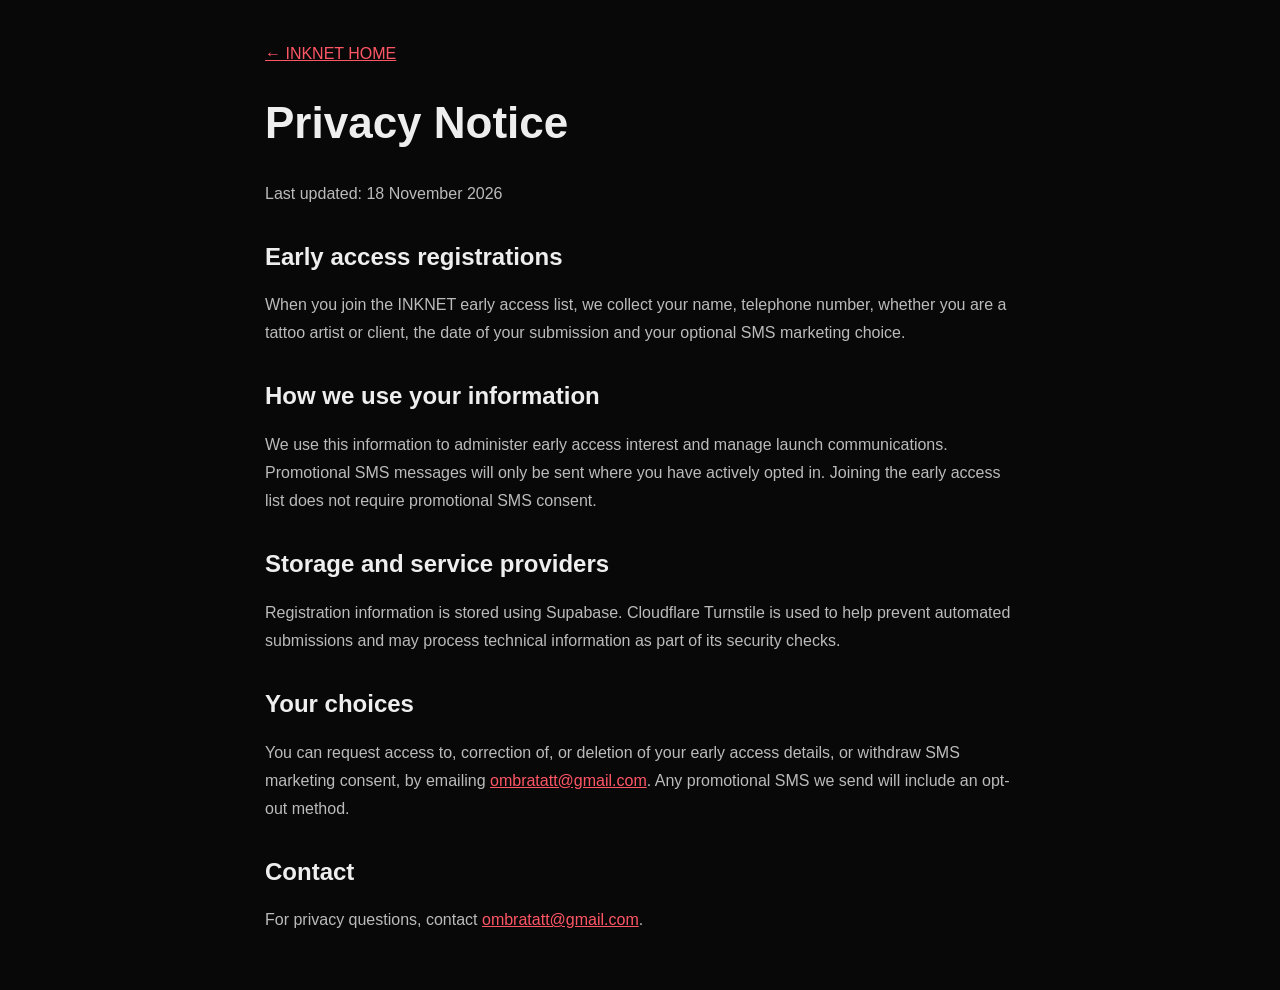
==== privacy.html @ ff12e389 "INKNET Website 2.0 - Early Access Landing Page" ====
<!DOCTYPE html>
<html lang="en">
<head>
<meta charset="UTF-8">
<meta name="viewport" content="width=device-width, initial-scale=1">
<title>Privacy Notice — INKNET</title>
<style>
body{background:#080808;color:#eee;font:16px/1.75 -apple-system,BlinkMacSystemFont,Arial,sans-serif;margin:0;padding:40px 7%}
main{max-width:750px;margin:auto}
h1,h2{line-height:1.2}h1{font-size:44px}h2{margin-top:35px}
a{color:#ff5665}
p,li{color:#bbb}
</style>
</head>
<body>
<main>
<a href="/">← INKNET HOME</a>
<h1>Privacy Notice</h1>
<p>Last updated: 18 November 2026</p>
<h2>Early access registrations</h2>
<p>When you join the INKNET early access list, we collect your name, telephone number, whether you are a tattoo artist or client, the date of your submission and your optional SMS marketing choice.</p>
<h2>How we use your information</h2>
<p>We use this information to administer early access interest and manage launch communications. Promotional SMS messages will only be sent where you have actively opted in. Joining the early access list does not require promotional SMS consent.</p>
<h2>Storage and service providers</h2>
<p>Registration information is stored using Supabase. Cloudflare Turnstile is used to help prevent automated submissions and may process technical information as part of its security checks.</p>
<h2>Your choices</h2>
<p>You can request access to, correction of, or deletion of your early access details, or withdraw SMS marketing consent, by emailing <a href="mailto:ombratatt@gmail.com">ombratatt@gmail.com</a>. Any promotional SMS we send will include an opt-out method.</p>
<h2>Contact</h2>
<p>For privacy questions, contact <a href="mailto:ombratatt@gmail.com">ombratatt@gmail.com</a>.</p>
</main>
</body>
</html>
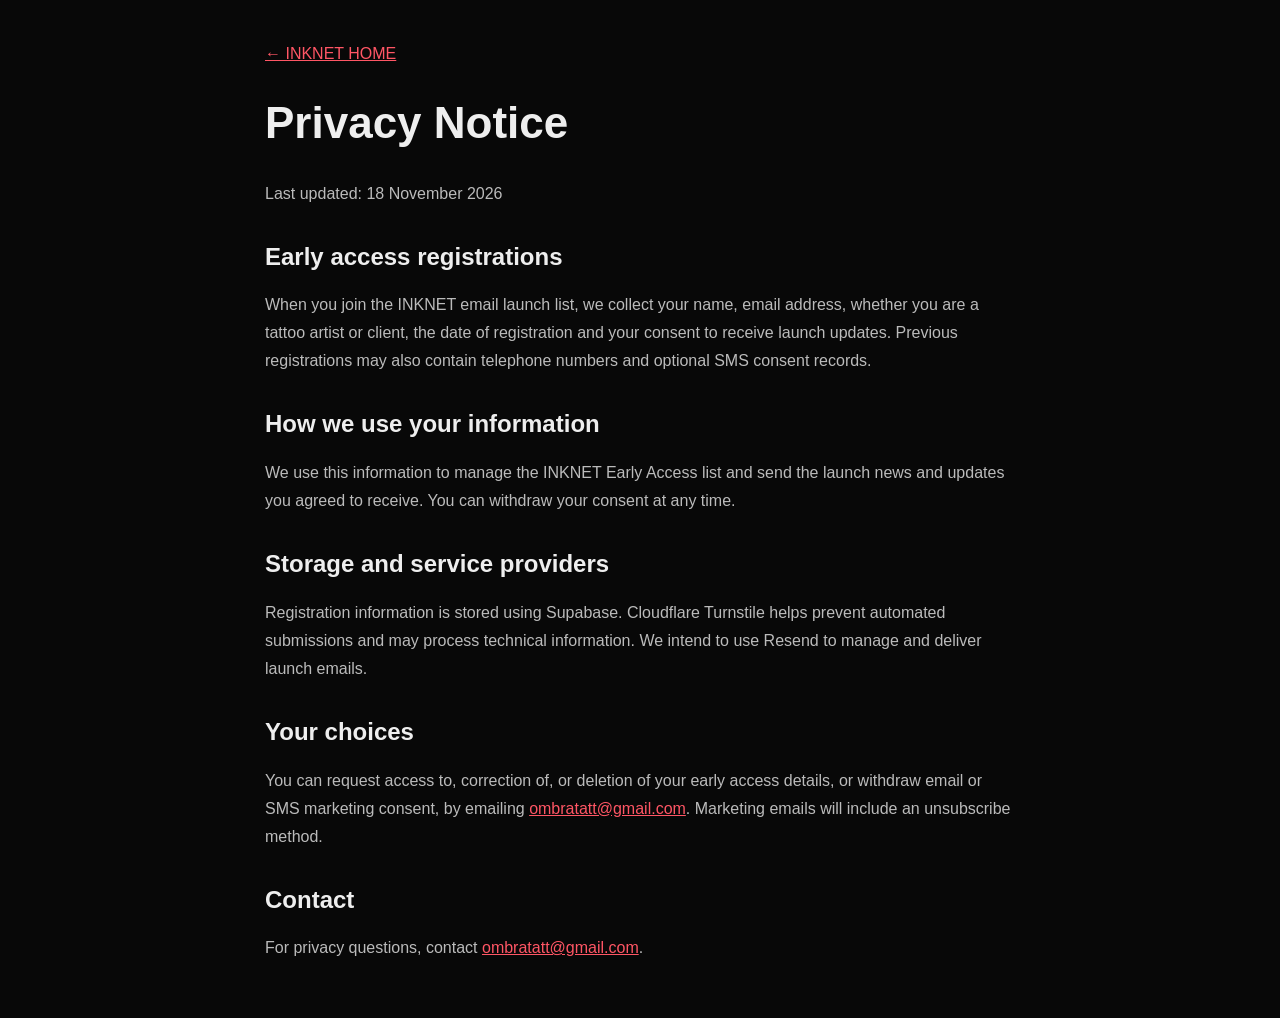
==== commit 23386bce: "INKNET Website 3.0 - Email Early Access" ====
--- a/privacy.html
+++ b/privacy.html
@@ -18,13 +18,13 @@
 <h1>Privacy Notice</h1>
 <p>Last updated: 18 November 2026</p>
 <h2>Early access registrations</h2>
-<p>When you join the INKNET early access list, we collect your name, telephone number, whether you are a tattoo artist or client, the date of your submission and your optional SMS marketing choice.</p>
+<p>When you join the INKNET email launch list, we collect your name, email address, whether you are a tattoo artist or client, the date of registration and your consent to receive launch updates. Previous registrations may also contain telephone numbers and optional SMS consent records.</p>
 <h2>How we use your information</h2>
-<p>We use this information to administer early access interest and manage launch communications. Promotional SMS messages will only be sent where you have actively opted in. Joining the early access list does not require promotional SMS consent.</p>
+<p>We use this information to manage the INKNET Early Access list and send the launch news and updates you agreed to receive. You can withdraw your consent at any time.</p>
 <h2>Storage and service providers</h2>
-<p>Registration information is stored using Supabase. Cloudflare Turnstile is used to help prevent automated submissions and may process technical information as part of its security checks.</p>
+<p>Registration information is stored using Supabase. Cloudflare Turnstile helps prevent automated submissions and may process technical information. We intend to use Resend to manage and deliver launch emails.</p>
 <h2>Your choices</h2>
-<p>You can request access to, correction of, or deletion of your early access details, or withdraw SMS marketing consent, by emailing <a href="mailto:ombratatt@gmail.com">ombratatt@gmail.com</a>. Any promotional SMS we send will include an opt-out method.</p>
+<p>You can request access to, correction of, or deletion of your early access details, or withdraw email or SMS marketing consent, by emailing <a href="mailto:ombratatt@gmail.com">ombratatt@gmail.com</a>. Marketing emails will include an unsubscribe method.</p>
 <h2>Contact</h2>
 <p>For privacy questions, contact <a href="mailto:ombratatt@gmail.com">ombratatt@gmail.com</a>.</p>
 </main>
